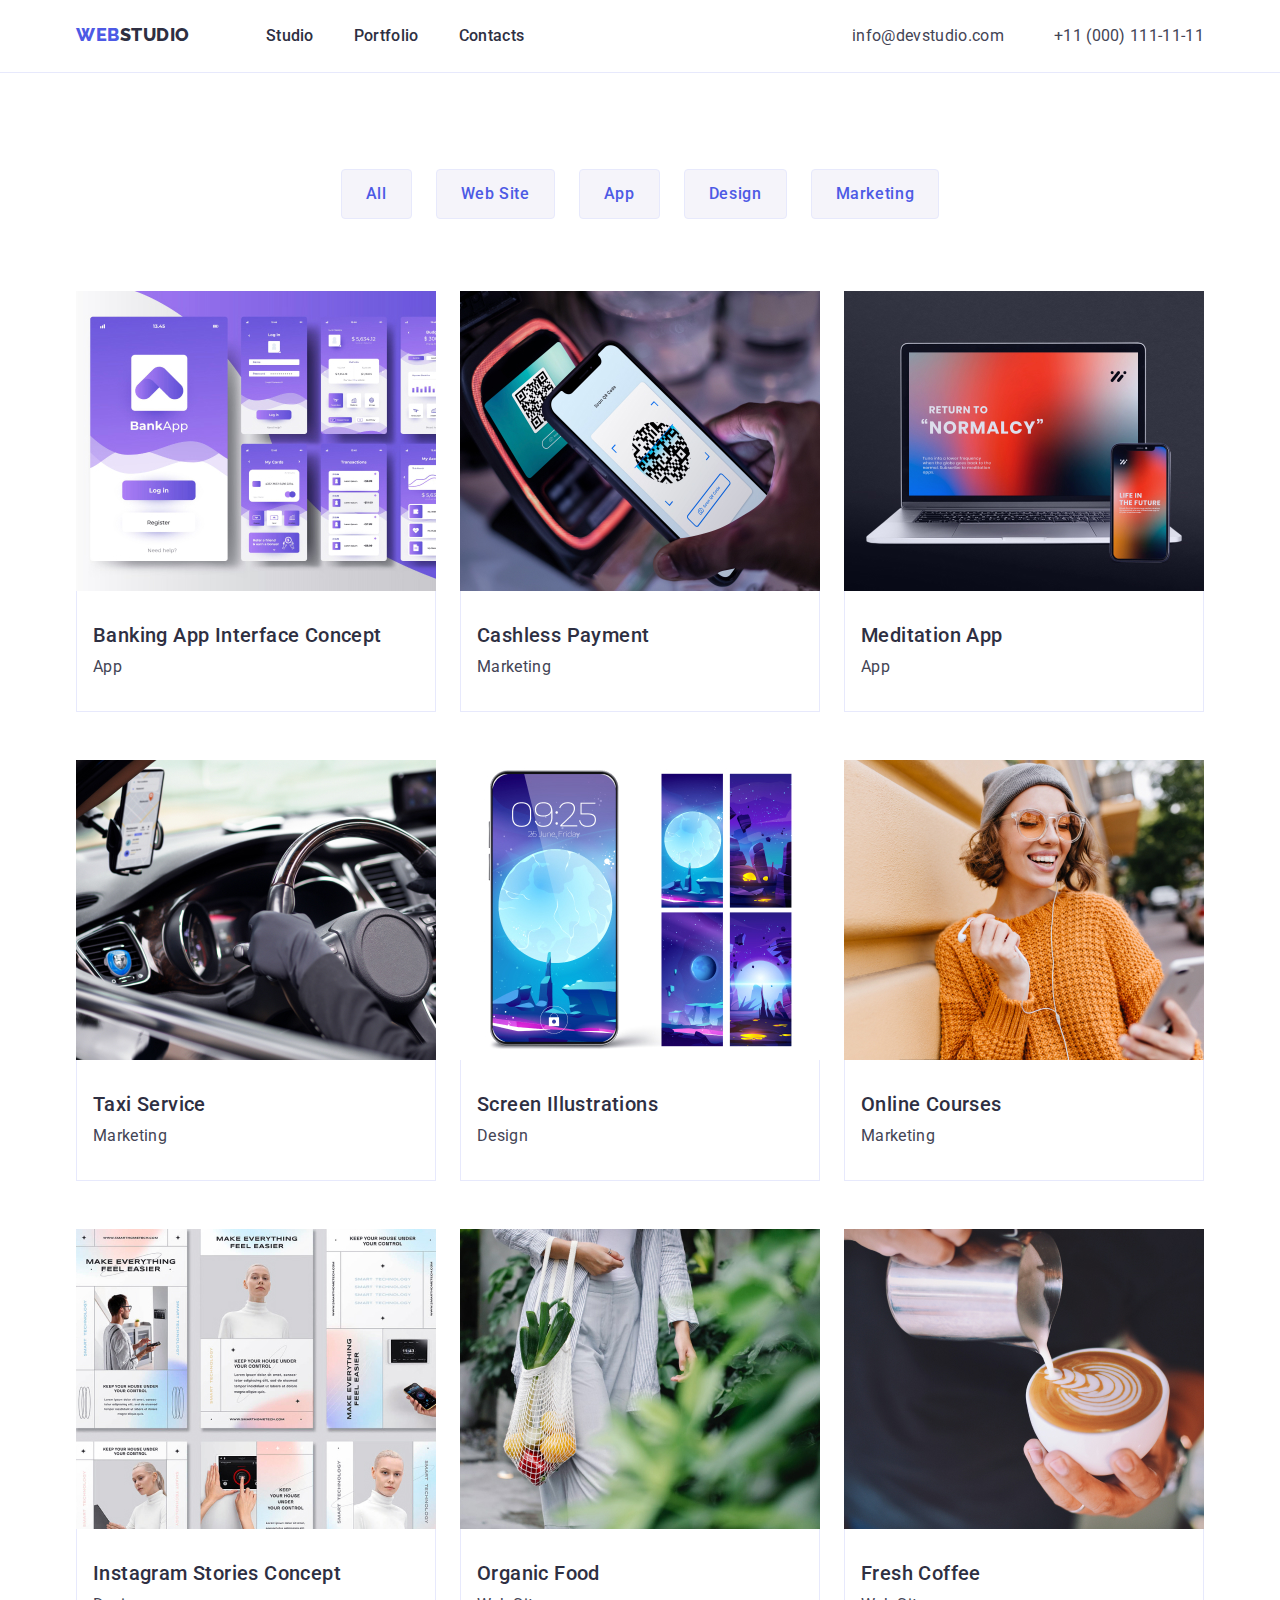
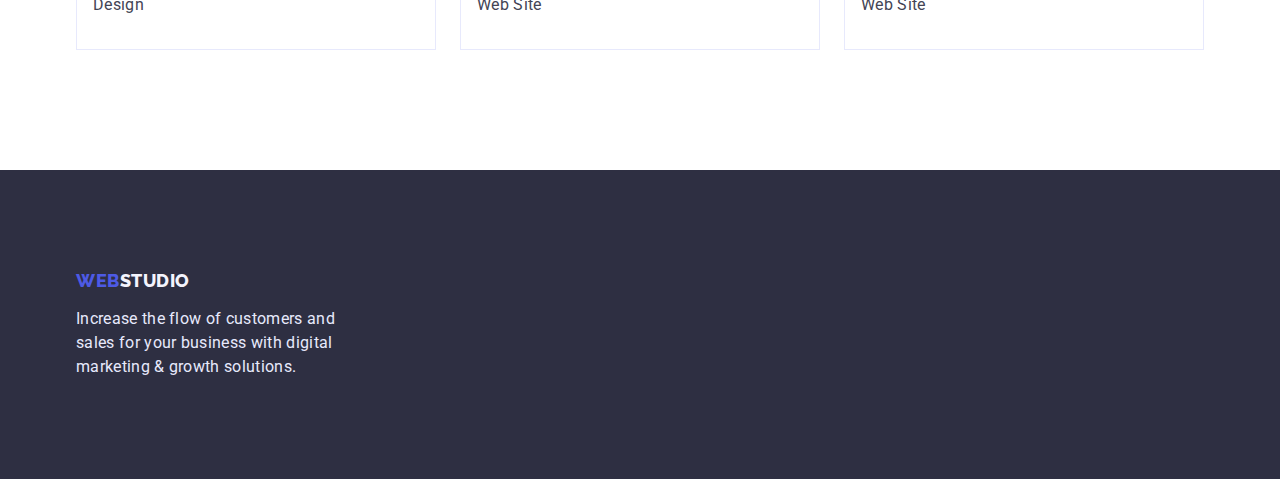
==== portfolio.html @ 0a2f3935 "first commit" ====
<!DOCTYPE html>
<html lang="en">
<head>
    <meta charset="UTF-8">
    <meta http-equiv="X-UA-Compatible" content="IE=edge">
    <meta name="viewport" content="width=device-width, initial-scale=1.0">
    <title>Document</title>
    <link rel="preconnect" href="https://fonts.googleapis.com">
    <link rel="preconnect" href="https://fonts.gstatic.com" crossorigin>
    <link href="https://fonts.googleapis.com/css2?family=Raleway:wght@800&family=Roboto:wght@400;500;700;900&display=swap" rel="stylesheet">
    <link rel="stylesheet"
    href="https://cdnjs.cloudflare.com/ajax/libs/modern-normalize/1.0.0/modern-normalize.min.css"/>
    <link rel="stylesheet" href="./css/style.css">
</head>
<body>
<header>
    <div class="container container-header">
        <nav class="menu">
        <a href="./index.html" class="logo link">Web<span>Studio</span></a>

            <ul class ="header-list list">
                <li class="header-menu"><a class="header_item link" href="./index.html">Studio</a></li>
                <li class="header-menu"><a class="header_item link" href="./portfolio.html">Portfolio</a></li>
                <li class="header-menu"><a class="header_item link" href="">Contacts</a></li>
            </ul>
        </nav>

<address class="header-address">
        <ul class="header_info list">
            <li class="header_info_item"><a class="info-link link" href="mailto:info@devstudio.com">info@devstudio.com</a></li>
            <li class="header_info_item"><a class="info-link link" href="tel:+110001111111">+11 (000) 111-11-11</a></li>
        </ul>
</address>
    </div>
</header>

    <main>
        <section class="portfolio">
        <div class="container">

            <h1 class="visually-hidden">Portfolio</h1>
            
            <ul class="portfolio-btn-list list">
            <li class="portfolio-btn-list-item"><button type="button" class="portfolio-btn">All</button></li>
            <li class="portfolio-btn-list-item"><button type="button" class="portfolio-btn">Web Site</button></li>
            <li class="portfolio-btn-list-item"><button type="button" class="portfolio-btn">App</button></li>
            <li class="portfolio-btn-list-item"><button type="button" class="portfolio-btn">Design</button></li>
            <li class="portfolio-btn-list-item"><button type="button" class="portfolio-btn">Marketing</button></li>
            </ul>

            <ul class="portfolio-card list">
                <li class="portfolio-card-item"> 
                    <a href="" class="link"><img src="./images/bankapp.jpg" alt="bankapp" width="360">
                        <div class="portfolio-card-footer">
                            <h2 class="portfolio-card-head">Banking App Interface Concept</h2>
                            <p class="potfolio-card-txt">App</p>
                        </div>
                </a>
                </li>
                <li class="portfolio-card-item"> 
                    <a href="" class="link" ><img src="./images/cashp.jpg" alt="cashapp" width="360">
                        <div class="portfolio-card-footer">
                            <h2 class="portfolio-card-head">Cashless Payment</h2>
                            <p class="potfolio-card-txt">Marketing</p>
                        </div>
                 </a>
                </li>
               
                <li class="portfolio-card-item"> 
                    <a href="" class="link" ><img src="./images/medapp.jpg" alt="mediapp" width="360">
                        <div class="portfolio-card-footer">
                            <h2 class="portfolio-card-head">Meditation App</h2>
                            <p class="potfolio-card-txt">App</p>
                        </div>
                </a>
                </li>
                
                <li class="portfolio-card-item"> 
                    <a href="" class="link" ><img src="./images/taxiapp.jpg" alt="taxiapp" width="360">
                        <div class="portfolio-card-footer">
                            <h2 class="portfolio-card-head">Taxi Service</h2>
                            <p class="potfolio-card-txt">Marketing</p>
                        </div>
                </a>
                </li>
                
                <li class="portfolio-card-item"> 
                    <a href="" class="link" ><img src="./images/screnillu.jpg" alt="screenillu" width="360">
                        <div class="portfolio-card-footer">
                            <h2 class="portfolio-card-head">Screen Illustrations</h2>
                            <p class="potfolio-card-txt">Design</p>
                        </div>
                </a>
                </li>
                
                <li class="portfolio-card-item"> 
                    <a href="" class="link" ><img src="./images/onlinecourses.jpg" alt="onlinecourses" width="360">
                        <div class="portfolio-card-footer">
                            <h2 class="portfolio-card-head">Online Courses</h2>
                            <p class="potfolio-card-txt">Marketing</p>
                        </div>
                </a>
                </li>
                
                <li class="portfolio-card-item"> 
                    <a href="" class="link" ><img src="./images/instastorcon.jpg" alt="inststorapp" width="360">
                        <div class="portfolio-card-footer">
                            <h2 class="portfolio-card-head">Instagram Stories Concept</h2>
                            <p class="potfolio-card-txt">Design</p>
                        </div>
                </a>
                </li>
                
                <li class="portfolio-card-item"> 
                    <a href="" class="link" ><img src="./images/orgfood.jpg" alt="orgfood" width="360">
                        <div class="portfolio-card-footer">
                            <h2 class="portfolio-card-head">Organic Food</h2>
                            <p class="potfolio-card-txt">Web Site</p>
                        </div>
                </a>
                </li>
                
                <li class="portfolio-card-item"> 
                    <a href="" class="link" ><img src="./images/freshcof.jpg" alt="freshcoffe" width="360">
                        <div class="portfolio-card-footer">
                            <h2 class="portfolio-card-head">Fresh Coffee</h2>
                            <p class="potfolio-card-txt">Web Site</p>
                        </div>
                </a>
                </li>
                
            </ul>
        </div>

        </section>
    </main>

    <footer class="studio-footer">
        <div class="container">
            <a href="./index.html" class="logo link">Web<span class="footer-span">Studio</span></a>
            <p class="footer_txt">Increase the flow of customers and sales for your business with digital marketing & growth solutions.</p>
        </div>
    </footer>

</body>
</html>
---- css/style.css ----
:root {
    --button-color: #4D5AE5;;
    --white-text: #FFFFFF;
    --text : #434455;
    --dark: #2E2F42;
    --accent:  #E7E9FC;;
    --cloud: #F5F4FA;


}
h1, h2, h3, h4, h5, p {
    margin: 0;
    padding: 0;
}
img{
    display: block;
    max-width: 100%;
    height: auto;
}
address {
    font-style: normal;
}
a {
    text-decoration: none;
    color:inherit
}

ul, ol {
    list-style: none;
    padding-left: 0;
    margin: 0;
}

body {
    font-family: "Roboto", sans-serif;
    color:var(--text);
    
}

header {
    padding: 24px;
    border-bottom: 1px solid #E7E9FC;

}
.container {
    width: 1158px;
    margin: 0 auto; 
    padding: 0 15px;
}
.container-header {
    display: flex;
    align-items: center;
}
.logo {
    font-family: "Raleway", sans-serif;
    font-weight: 800;
    font-size: 18px;
    color: var(--button-color);
    line-height: 1.17 ;
    letter-spacing: 0.03em;
    text-transform: uppercase;
}

span {
    color: var(--dark);
}
.menu, .header-list{
   display: flex;
}

.list {
    list-style: none;
    margin: 0;
    padding: 0;
    
}
.header-list {
    margin-left: 76px;
}
.header-menu:not(:first-child) {
    margin-left: 40px;
}
    
.header_item {
    list-style: none;
    text-decoration: none;
    color: var(--dark);
    font-style: normal;
    font-weight: 500;
    line-height: 1.5;
    font-size: 16px;
    letter-spacing: 0.02em;
}
.header_item:hover {
    color: #404bbf;
}
.header_item:focus {
    color: #404bbf;
}



.header-address {
    display: flex;
    font-style: normal;
    margin-left: auto;

}

.header_info {  
    list-style: none;
    text-decoration: none;
    font-style: normal;
    font-weight: 500;
    font-size: 16px;
    line-height: 1.5;
    letter-spacing: 0.02em;
    
}
    
 .header_info, .header_info_item, .header_info_item>a {
    display: flex;
    gap: 50px;
    font-weight: 400;
    text-decoration: none;
    color: var(--text);
 


}
.info-link:hover, .info-link:focus{
    color:#404bbf;
}
.info-link:focus {
    color:#404bbf;
}


.promo {
    text-align: center;
    background-color: var(--dark);
    padding-top: 188px;
    padding-bottom: 188px;
}
.promo_header {
    margin: 0 auto;
    font-size: 56px;
    width: 500px;
    line-height: 1.07;
    letter-spacing: 0.02em;
    color: var(--white-text);
}
.btn {
    font-family: "Roboto", sans-serif;
    display: block;
    min-width: 169px;
    padding: 16px 32px;
    background-color: var(--button-color);
    box-shadow: 0px 4px 4px rgba(0, 0, 0, 0.15);
    border-radius: 4px;
    border: none;
    font-weight: 500;
    font-size: 16px;
    color: var(--white-text);
    line-height: 1.5;
    margin: 0 auto;
    margin-top: 48px;
    cursor: pointer;
    letter-spacing: 0.04em
}
.btn:hover {
    background-color:#404BBF;
}

.advantages {
    padding-top: 120px;
    padding-bottom: 120px;
}
.visually-hidden {
    position: absolute;
    white-space: nowrap;
    width: 1px;
    height: 1px;
    overflow: hidden;
    border: 0;
    padding: 0;
    clip: rect(0 0 0 0);
    clip-path: inset(50%);
    margin: -1px;
}

.advantages_list {
    display: flex;
    
}

.advantages_list_item {
    width: 264px;
    margin-left: 24px;
}
.advantages_list_item:first-child {
    margin-left: 0;
}
.advantages_list_head {
    font-weight: 500;
    font-size: 20px;
    line-height: 1.2;
    letter-spacing: 0.02em;
    color: var(--dark);
    
}
.advantages_list_text {
    margin-top: 8px;
    font-weight: 400;
    font-size: 16px;
    line-height: 1.5;
    letter-spacing: 0.02em;
    color: var(--text)
}
.what_we_do {
    padding-top: 0;
    padding-bottom: 120px;
}
.what_we_do-head {
    text-transform: capitalize;
    font-size: 36px;
    line-height: 1.11;
    text-align: center;
    color: var(--dark);
    letter-spacing: 0.02em;
    
}
.what_we_do_list {
    display: flex;
    margin-top: 72px;
}

.what_we_do_list_item:nth-last-child(-n + 2) {
    margin-left: 24px;
}

.our_team {
    padding-top: 120px;
    padding-bottom: 120px;
    background-color: #f4f4fd;
}

.our_team_head {
    font-size: 36px;
    line-height: 1.11;
    text-align: center;
    color: var(--dark);
    margin-bottom: 72px;
    letter-spacing: 0.02em;
    text-transform: capitalize;
}

.our_team_cards {
    text-align: center;
    display: flex;
    
}
.our_team_item {
    background-color: #FFFFFF;
    box-shadow: 0px 1px 6px rgba(46, 47, 66, 0.08), 0px 1px 1px rgba(46, 47, 66, 0.16), 0px 2px 1px rgba(46, 47, 66, 0.08);
    border-radius: 0px 0px 4px 4px;
}
.our_team_item:nth-last-child(-n +3) {
    margin-left: 24px;
}
.our_team_name {
    font-weight: 500;
    font-size: 20px;
    line-height: 1.2;
    letter-spacing: 0.02em;
    color: var(--dark);
    
}
.our_team_position {
    margin-top: 8px;
    font-weight: 400;
    font-size: 16px;
    line-height: 1.5;
    letter-spacing: 0.02em;
    color: var(--text)
    
}
.our-team-footer {
    padding: 32px 16px;
}
.studio-footer{
    background-color: var(--dark);
    padding: 100px 0;
}
.footer-span {
    color: #f4f4fd;
}
.footer_txt {
    margin-top: 16px;
    width: 264px;
    font-weight: 400;
    font-size: 16px;
    line-height: 1.5;
    color: #E7E9FC;
    letter-spacing: 0.02em;
}
.portfolio {
    padding-top: 96px;
    padding-bottom: 120px;
}
.portfolio-btn-list {
    display: flex;
    justify-content: center;
}
.portfolio-btn-list-item:not(:first-child) {
    margin-left: 24px;
}
.portfolio-btn {
    font-family: "Roboto", sans-serif;
    padding: 12px 24px;
    background: var(--cloud);
    border: 1px solid var(--accent);
    border-radius: 4px;
    font-weight: 500;
    font-size: 16px;
    letter-spacing: 0.04em;
    line-height: 1.5;
    cursor: pointer;
    color: var(--button-color)
}

.portfolio-btn:hover {
    background: var(--button-color);
    box-shadow: 0px 3px 1px rgba(0, 0, 0, 0.1), 0px 2px 1px rgba(0, 0, 0, 0.08), 0px 2px 2px rgba(0, 0, 0, 0.12);
    border-radius: 4px;
    color: var(--white-text);

}
.portfolio-card {
    margin-top: 72px;
    display: flex;
    flex-wrap: wrap;
    gap: 48px 24px;

    
}

.portfolio-card-footer {
    border: 1px solid var(--accent);
    padding: 32px 16px;
    border-top: none;
}

.portfolio-card-head {
    font-weight: 500;
    font-size: 20px;
    line-height: 1.2;
    letter-spacing: 0.02em;
    color: var(--dark);
    
}
.potfolio-card-txt {
    margin-top: 8px;
    font-size: 16px;
    line-height: 1.5;
    letter-spacing: 0.02em;
    color:  var(--text);
}
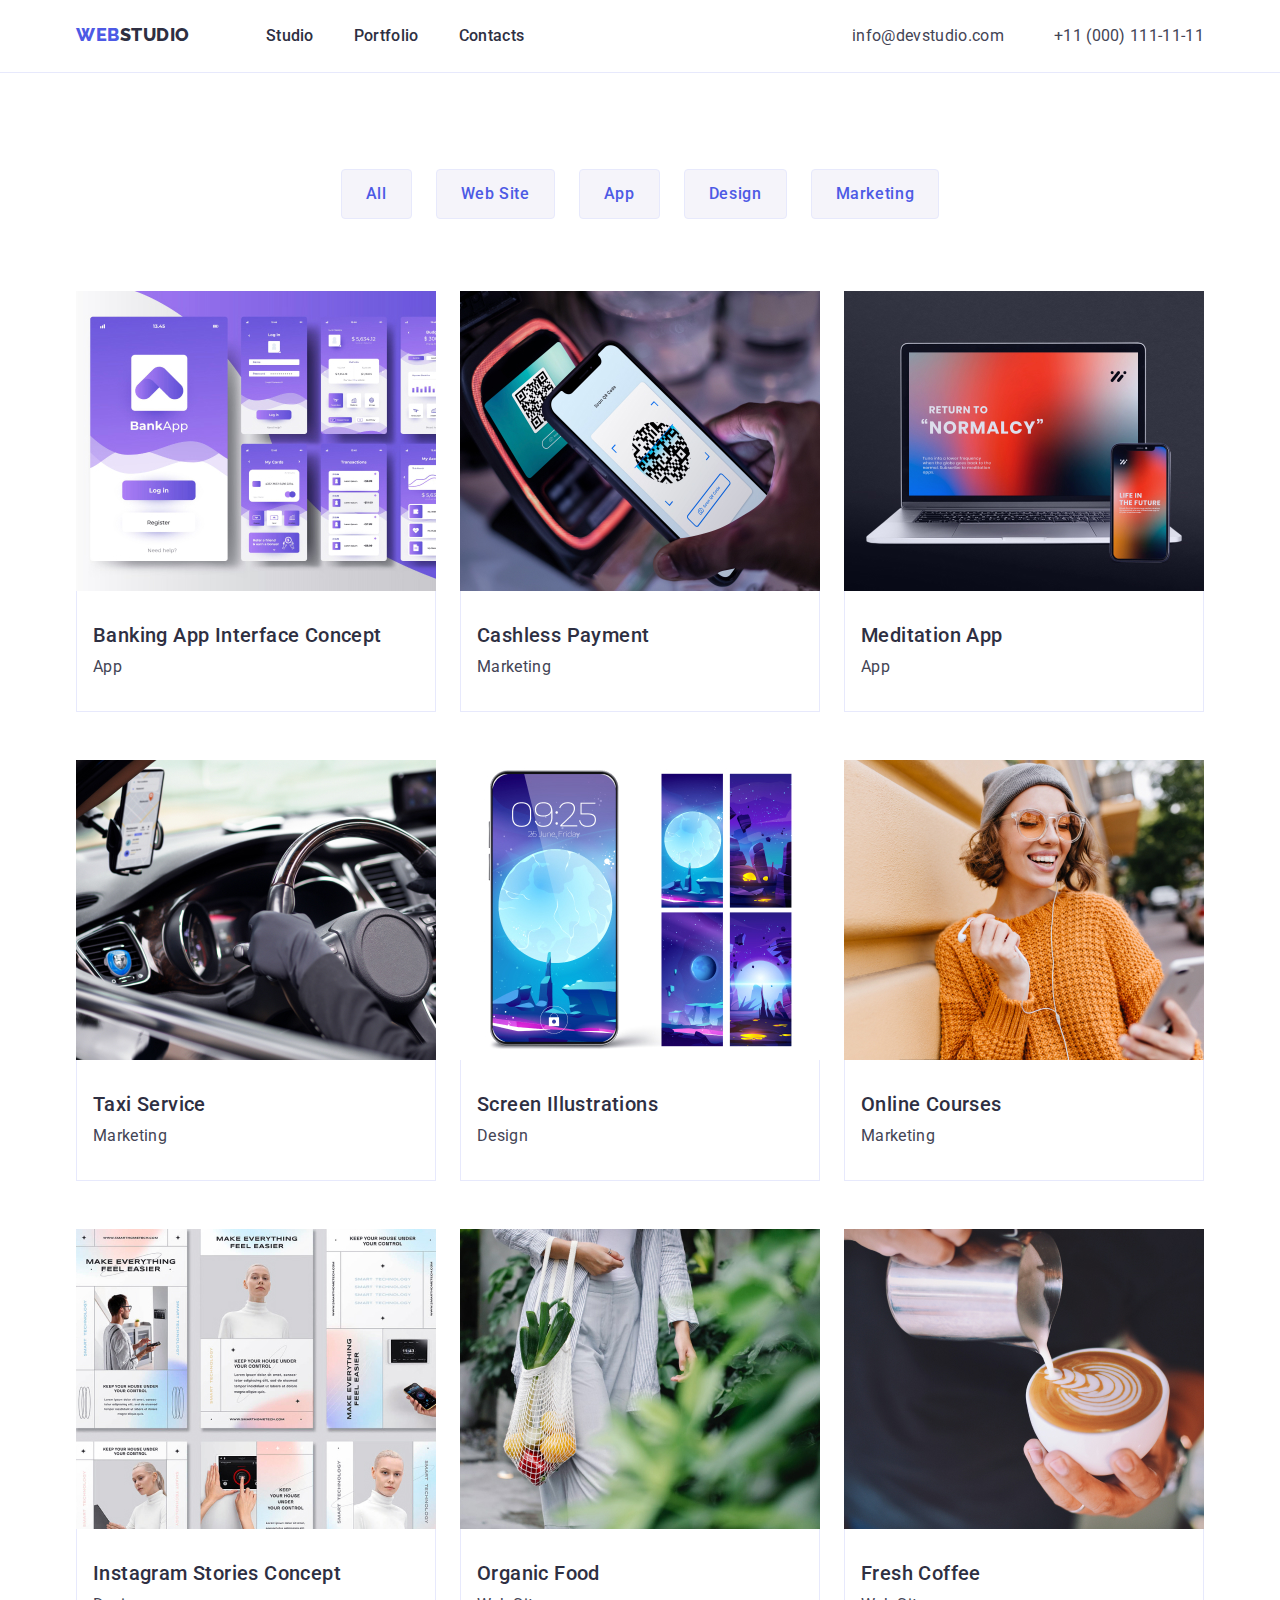
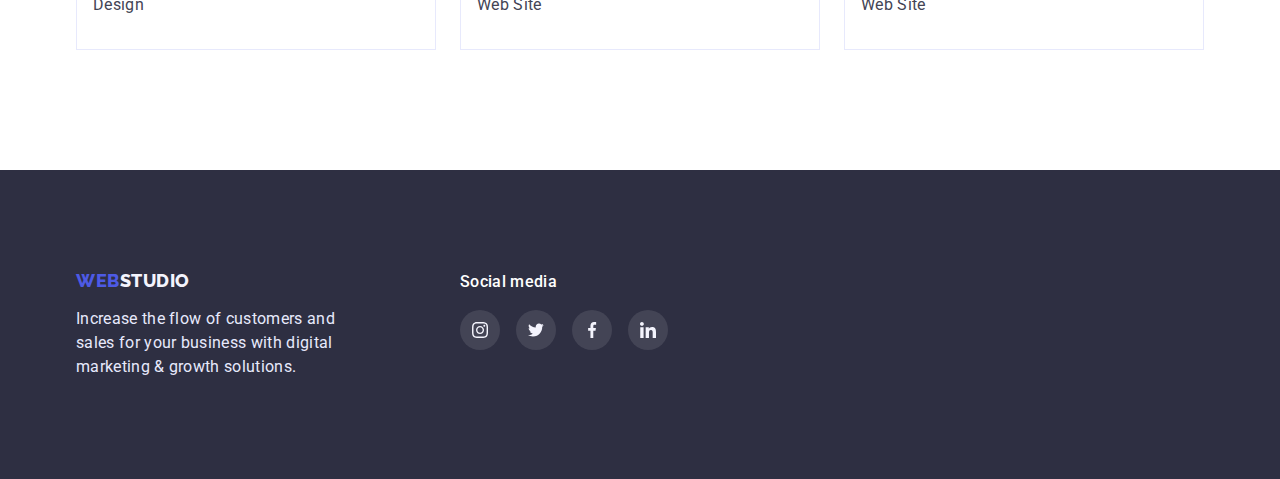
==== commit d5961746: "added social icons" ====
--- a/portfolio.html
+++ b/portfolio.html
@@ -136,11 +136,43 @@
     </main>
 
     <footer class="studio-footer">
-        <div class="container">
-            <a href="./index.html" class="logo link">Web<span class="footer-span">Studio</span></a>
-            <p class="footer_txt">Increase the flow of customers and sales for your business with digital marketing & growth solutions.</p>
+        <div class="container footer-container">
+            <ul >
+            <li><a href="./index.html" class="logo link">Web<span class="footer-span">Studio</span></a></li>
+            <li><p class="footer_txt">Increase the flow of customers and sales for your business with digital marketing & growth solutions.</p></li>
+            </ul>
+            <div class="footer-social-block">
+                <p class="social-block-txt">Social media</p>
+                    <ul class="footer_list list">
+                        <li>
+                                <a  href="" class="footer_social link"><svg class="footer_social-icon">
+                                    <use href="./images/Icons/symbol-defs.svg#icon-instagram"></use>
+                                </svg>
+                                </a>
+                        </li>
+                        <li>
+                                <a  href="" class="footer_social link"><svg class="footer_social-icon">
+                                    <use href="./images/Icons/symbol-defs.svg#icon-Group"></use>
+                                </svg>
+                                </a>
+                        </li>
+                        <li>
+                                <a  href="" class="footer_social link"><svg class="footer_social-icon">
+                                    <use href="./images/Icons/symbol-defs.svg#icon-facebook-1"></use>
+                                </svg>
+                                </a>
+                        </li>
+                        <li>
+                                <a  href="" class="footer_social link"><svg class="footer_social-icon">
+                                    <use href="./images/Icons/symbol-defs.svg#icon-linkdein"></use>
+                                </svg>
+                                </a>
+                        </li>
+                    
+                    </ul>
+            </div>
         </div>
     </footer>
-
+    
 </body>
 </html>--- a/css/style.css
+++ b/css/style.css
@@ -36,6 +36,8 @@
     color:var(--text);
     
 }
+
+/* ------section header------ */
 
 header {
     padding: 24px;
@@ -135,10 +137,15 @@
     color:#404bbf;
 }
 
+/* ------section promo------ */
+
 
 .promo {
     text-align: center;
-    background-color: var(--dark);
+    background-image: linear-gradient(rgba(46, 47, 66, 0.7), rgba(46, 47, 66, 0.7)), url(../images/people-office.jpg);
+    background-repeat:no-repeat;
+    margin: 0 auto;
+    max-width: 1440px;
     padding-top: 188px;
     padding-bottom: 188px;
 }
@@ -171,6 +178,8 @@
 .btn:hover {
     background-color:#404BBF;
 }
+
+/* ------section advantages------ */
 
 .advantages {
     padding-top: 120px;
@@ -194,6 +203,16 @@
     
 }
 
+.advantages-backgr {
+    background-color: var(--cloud);
+    border-radius: 3%;
+    padding: 24px 100px;
+}
+
+.advantages-icon {
+    width: 64px;
+    height: 64px;
+}
 .advantages_list_item {
     width: 264px;
     margin-left: 24px;
@@ -202,6 +221,7 @@
     margin-left: 0;
 }
 .advantages_list_head {
+    margin-top: 8px;
     font-weight: 500;
     font-size: 20px;
     line-height: 1.2;
@@ -217,6 +237,9 @@
     letter-spacing: 0.02em;
     color: var(--text)
 }
+
+/* ------section what we do------ */
+
 .what_we_do {
     padding-top: 0;
     padding-bottom: 120px;
@@ -239,6 +262,8 @@
     margin-left: 24px;
 }
 
+/* ------section our team------ */
+
 .our_team {
     padding-top: 120px;
     padding-bottom: 120px;
@@ -288,14 +313,91 @@
 .our-team-footer {
     padding: 32px 16px;
 }
+.cocial{
+    display: flex;
+    justify-content: space-around;
+    align-items: center;
+    margin-top: 8px;
+    width: 40px;
+    height: 40px;
+    background-color:var(--button-color);
+    border-radius: 50%;
+}
+.our-team-icon{
+    width: 16px;
+    height: 16px;
+}
+.our-team-wraper{
+    display: flex;
+    justify-content: space-around;
+    margin-top: 8px;
+}
 .studio-footer{
     background-color: var(--dark);
     padding: 100px 0;
 }
+
+/* ------section customers----- */
+
+.customers {
+    padding-top: 130px;
+    padding-bottom: 120px;
+}
+.customers-head {
+    font-size: 36px;
+    line-height: 1.11;
+    text-align: center;
+    color: var(--dark);
+    margin-bottom: 72px;
+    letter-spacing: 0.02em;
+    text-transform: capitalize;
+}
+
+.customers-wraper{
+    display: flex;
+    margin: 0 auto;
+    align-items: flex-start;
+    padding: 0px;
+    gap: 24px;
+}
+
+.customers-bacgr {
+    display: flex;
+    padding: 16px 32px;
+    width: 168px;
+    height: 88px;
+    border: 1px solid #8E8F99;
+    border-radius: 5px;
+}
+
+.customers-icon {
+    width: 104px;
+    height: 56px;
+    fill: #8e8f99;
+}
+.customers-bacgr:hover, .customers-bacgr:focus{
+    border: 1px solid #404BBF;
+}
+ .customers-icon:hover, .customers-icon:focus{
+    fill: #404BBF;
+}
+
+/* ------section footer----- */
+
+.footer-container {
+    display: flex;
+}
 .footer-span {
     color: #f4f4fd;
 }
+
+.footer_list {
+    display: flex;
+    margin-top: 16px;
+    gap: 16px;
+}
 .footer_txt {
+    display: inline-block;
     margin-top: 16px;
     width: 264px;
     font-weight: 400;
@@ -304,6 +406,37 @@
     color: #E7E9FC;
     letter-spacing: 0.02em;
 }
+.footer-social-block {
+    margin-left: 120px;
+}
+.footer_social{
+    display: flex;
+    align-items: center;
+    justify-content: center;
+    width: 40px;
+    height: 40px;
+    background: rgba(255, 255, 255, 0.1);
+    border-radius: 50%;
+ 
+}
+.footer_social:hover, .footer_social:focus  {
+    background: #31D0AA;
+}
+.footer_social-icon {
+    width: 16px;
+    height: 16px;
+}
+.social-block-txt {
+    font-weight: 500;
+    font-size: 16px;
+    line-height: 1.5;
+    letter-spacing: 0.02em;
+    color: var(--white-text);
+}
+
+/* ------section portfolio----- */
+
+
 .portfolio {
     padding-top: 96px;
     padding-bottom: 120px;
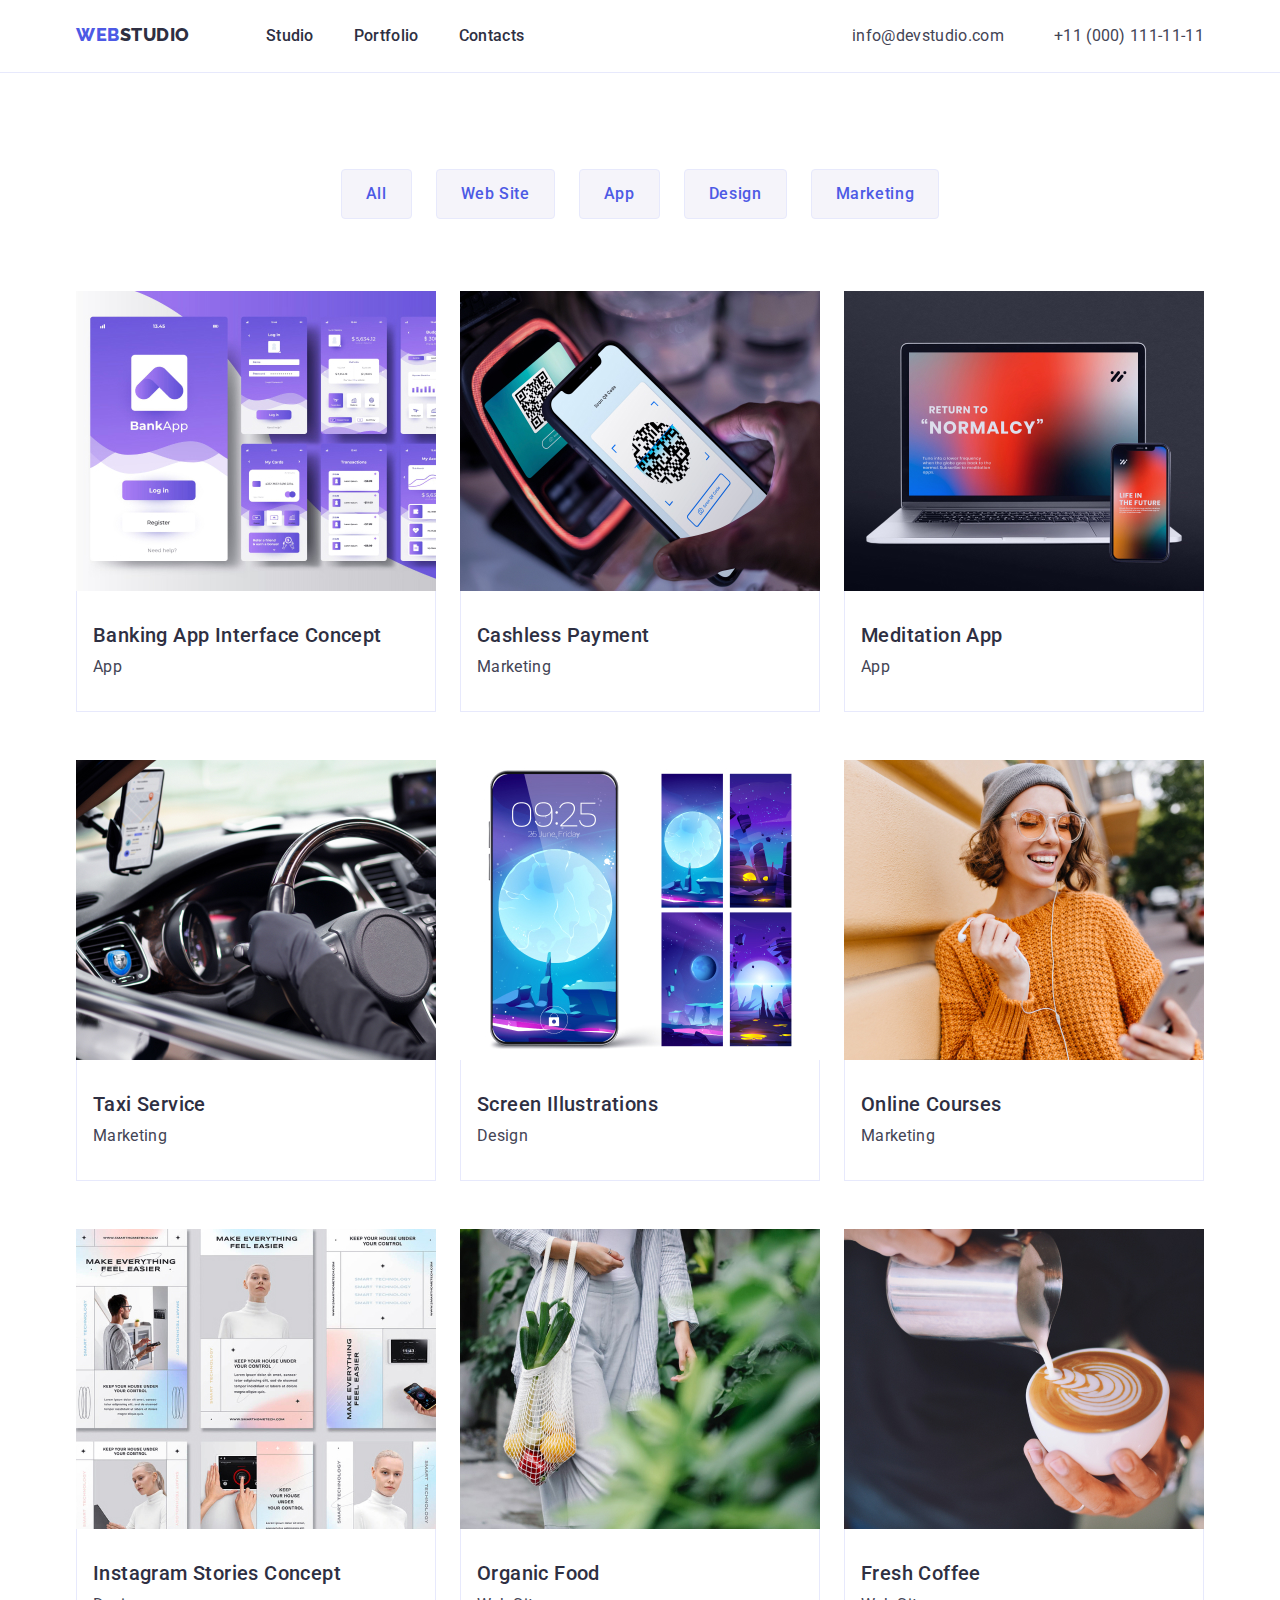
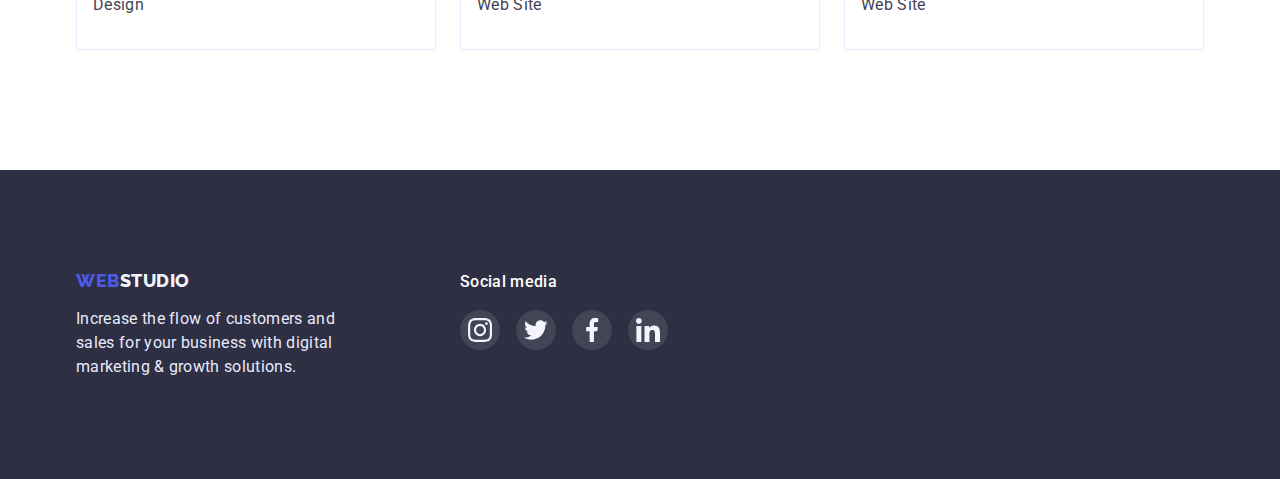
==== commit be9387dc: "minor changes" ====
--- a/portfolio.html
+++ b/portfolio.html
@@ -137,10 +137,10 @@
 
     <footer class="studio-footer">
         <div class="container footer-container">
-            <ul >
-            <li><a href="./index.html" class="logo link">Web<span class="footer-span">Studio</span></a></li>
-            <li><p class="footer_txt">Increase the flow of customers and sales for your business with digital marketing & growth solutions.</p></li>
-            </ul>
+            <div class="footer-block">
+            <a href="./index.html" class="logo link">Web<span class="footer-span">Studio</span></a>
+            <p class="footer_txt">Increase the flow of customers and sales for your business with digital marketing & growth solutions.</p>
+            </div>
             <div class="footer-social-block">
                 <p class="social-block-txt">Social media</p>
                     <ul class="footer_list list">
--- a/css/style.css
+++ b/css/style.css
@@ -40,7 +40,7 @@
 /* ------section header------ */
 
 header {
-    padding: 24px;
+    padding: 24px 0;
     border-bottom: 1px solid #E7E9FC;
 
 }
@@ -144,7 +144,9 @@
     text-align: center;
     background-image: linear-gradient(rgba(46, 47, 66, 0.7), rgba(46, 47, 66, 0.7)), url(../images/people-office.jpg);
     background-repeat:no-repeat;
+    background-size: cover;
     margin: 0 auto;
+    height: 600px;
     max-width: 1440px;
     padding-top: 188px;
     padding-bottom: 188px;
@@ -205,8 +207,11 @@
 
 .advantages-backgr {
     background-color: var(--cloud);
-    border-radius: 3%;
-    padding: 24px 100px;
+    border-radius: 3px;
+    display: flex;
+    justify-content: center;
+    align-items: center;
+    height: 112px;
 }
 
 .advantages-icon {
@@ -315,9 +320,8 @@
 }
 .cocial{
     display: flex;
-    justify-content: space-around;
+    justify-content: center;
     align-items: center;
-    margin-top: 8px;
     width: 40px;
     height: 40px;
     background-color:var(--button-color);
@@ -336,11 +340,14 @@
     background-color: var(--dark);
     padding: 100px 0;
 }
+.cocial:hover, .cocial:hover{
+    background-color:#404BBF;
+}
 
 /* ------section customers----- */
 
 .customers {
-    padding-top: 130px;
+    padding-top: 120px;
     padding-bottom: 120px;
 }
 .customers-head {
@@ -363,20 +370,22 @@
 
 .customers-bacgr {
     display: flex;
-    padding: 16px 32px;
+    justify-content: center;
+    align-items: center;
     width: 168px;
     height: 88px;
-    border: 1px solid #8E8F99;
+    border: 1px solid currentColor;
+    color:#8E8F99;
     border-radius: 5px;
 }
 
 .customers-icon {
     width: 104px;
     height: 56px;
-    fill: #8e8f99;
-}
-.customers-bacgr:hover, .customers-bacgr:focus{
-    border: 1px solid #404BBF;
+    fill: currentColor;
+}
+.customers-bacgr:hover {
+    color: #404BBF;
 }
  .customers-icon:hover, .customers-icon:focus{
     fill: #404BBF;
@@ -389,6 +398,9 @@
 }
 .footer-span {
     color: #f4f4fd;
+}
+.footer-block {
+    width: 264px;
 }
 
 .footer_list {
@@ -423,8 +435,8 @@
     background: #31D0AA;
 }
 .footer_social-icon {
-    width: 16px;
-    height: 16px;
+    width: 24px;
+    height: 24px;
 }
 .social-block-txt {
     font-weight: 500;
